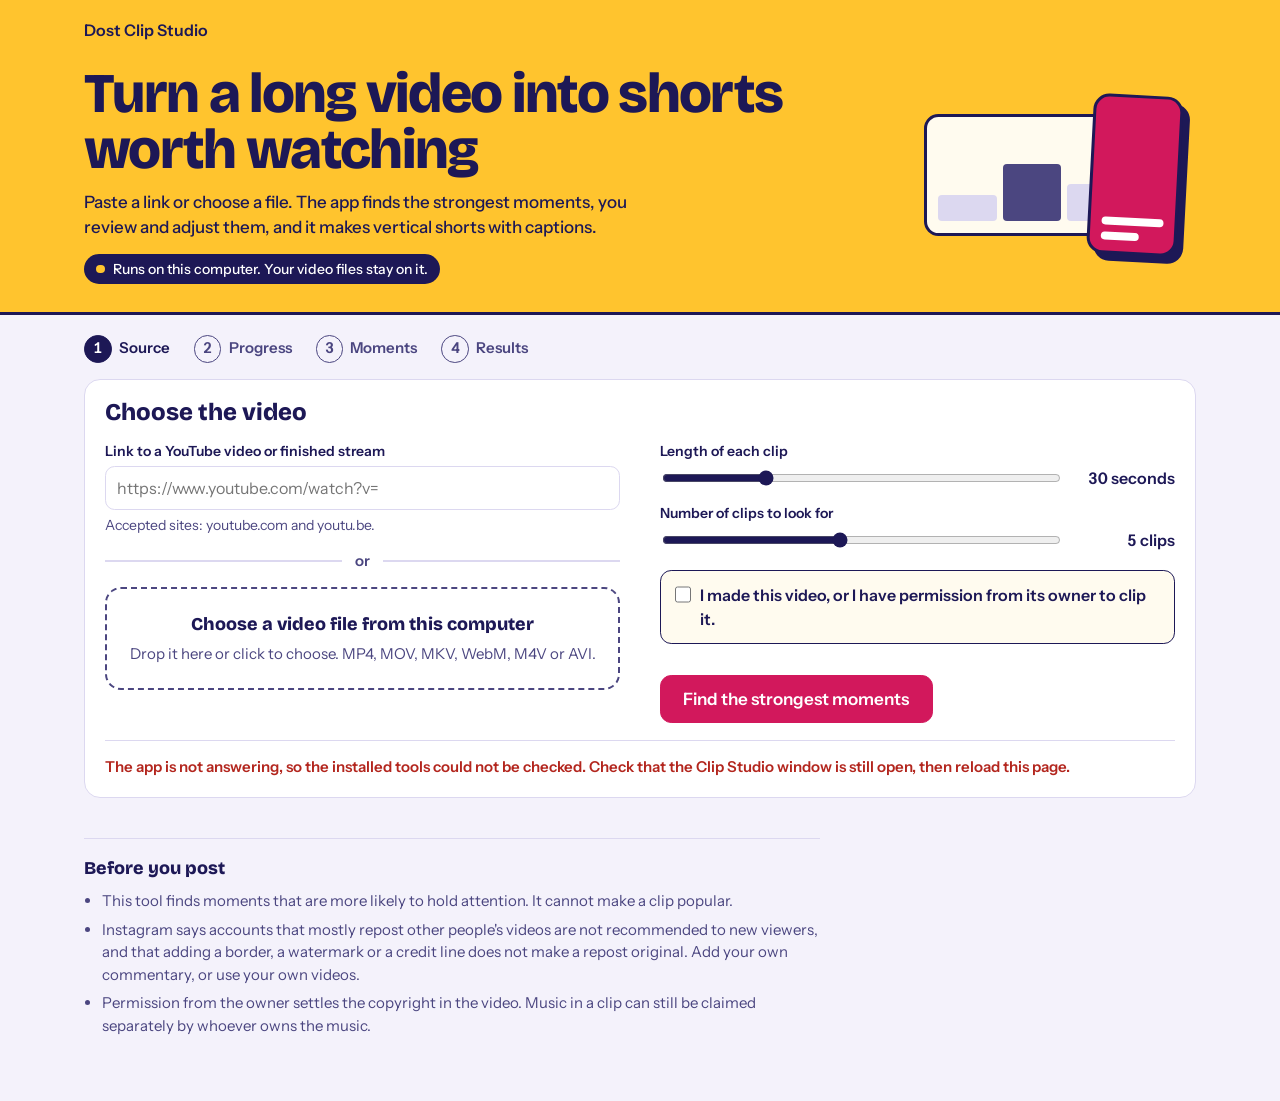
==== public/index.html @ 8fba148c "feat: add browser interface" ====
<!DOCTYPE html>
<html lang="en">
<head>
  <meta charset="utf-8">
  <meta name="viewport" content="width=device-width, initial-scale=1">
  <title>Dost Clip Studio</title>
  <meta name="description" content="Find the strongest moments in a long video and turn them into vertical shorts with captions. Runs on your own computer.">
  <link rel="preconnect" href="https://fonts.googleapis.com">
  <link rel="preconnect" href="https://fonts.gstatic.com" crossorigin>
  <link href="https://fonts.googleapis.com/css2?family=Bricolage+Grotesque:opsz,wght@12..96,600;12..96,800&family=Instrument+Sans:wght@400;500;600&display=swap" rel="stylesheet">
  <link rel="stylesheet" href="kit.css">
  <link rel="stylesheet" href="styles.css">
  <link rel="icon" href="favicon.svg" type="image/svg+xml">
</head>
<body>
  <a class="cs-skip" href="#main">Skip to the tool</a>

  <header class="cs-band">
    <div class="k-top">
      <span>Dost Clip Studio</span>
      <span class="k-all" id="version"></span>
    </div>
    <div class="cs-hero">
      <div class="cs-hero-text">
        <h1>Turn a long video into shorts worth watching</h1>
        <p>Paste a link or choose a file. The app finds the strongest moments, you review and adjust them, and it makes vertical shorts with captions.</p>
        <p class="k-private">Runs on this computer. Your video files stay on it.</p>
      </div>
      <div class="cs-art" aria-hidden="true">
        <div class="cs-art-wide"><span></span><span></span><span></span></div>
        <div class="cs-art-tall"><i></i><i></i></div>
      </div>
    </div>
  </header>

  <main class="k-main" id="main">
    <nav aria-label="Steps">
      <ol class="cs-steps" id="steps">
        <li data-step="source" aria-current="step"><span>Source</span></li>
        <li data-step="progress"><span>Progress</span></li>
        <li data-step="moments"><span>Moments</span></li>
        <li data-step="results"><span>Results</span></li>
      </ol>
    </nav>

    <!-- Stage 1: source -->
    <section class="k-panel cs-stage" id="stage-source" aria-labelledby="h-source">
      <h2 id="h-source" tabindex="-1">Choose the video</h2>
      <form id="source-form" novalidate>
        <div class="k-grid two cs-source-grid">
          <div>
            <label class="k-field" for="url"><span>Link to a YouTube video or finished stream</span></label>
            <input class="k-input" id="url" name="url" type="url" inputmode="url" autocomplete="off" spellcheck="false" maxlength="2000" placeholder="https://www.youtube.com/watch?v=" aria-describedby="url-help source-error">
            <p class="k-help" id="url-help">Accepted sites: youtube.com and youtu.be.</p>

            <p class="cs-or"><span>or</span></p>

            <div class="k-drop" id="file-drop" aria-describedby="source-error"><strong>Choose a video file from this computer</strong><span>Drop it here or click to choose. MP4, MOV, MKV, WebM, M4V or AVI.</span></div>
            <div class="cs-file" id="file-row" hidden>
              <div class="cs-file-line">
                <span class="cs-file-name" id="file-name"></span>
                <span class="k-meta" id="file-size"></span>
                <button class="k-btn ghost small" type="button" id="file-remove">Remove this file</button>
              </div>
              <div class="cs-upload" id="upload" hidden>
                <label class="k-label" for="upload-bar">Copying the file into the app</label>
                <div class="cs-bar-row">
                  <progress id="upload-bar" max="1" value="0"></progress>
                  <span class="cs-pct" id="upload-pct">0%</span>
                </div>
              </div>
              <p class="k-meta" id="upload-status" role="status"></p>
            </div>
          </div>

          <div>
            <div class="k-field">
              <label class="k-label" for="clip-length">Length of each clip</label>
              <div class="cs-range-row">
                <input type="range" id="clip-length" name="clipLength" min="10" max="90" step="1" value="30">
                <output class="cs-out" id="clip-length-out" for="clip-length">30 seconds</output>
              </div>
            </div>
            <div class="k-field">
              <label class="k-label" for="clip-count">Number of clips to look for</label>
              <div class="cs-range-row">
                <input type="range" id="clip-count" name="count" min="1" max="10" step="1" value="5">
                <output class="cs-out" id="clip-count-out" for="clip-count">5 clips</output>
              </div>
            </div>

            <label class="cs-choice cs-permission" for="permission">
              <input type="checkbox" id="permission" name="permission" aria-describedby="source-error">
              <span>I made this video, or I have permission from its owner to clip it.</span>
            </label>

            <p class="k-error cs-alert" id="source-error" role="alert"></p>
            <button class="k-btn primary cs-go" type="submit" id="analyze-go">Find the strongest moments</button>
          </div>
        </div>
      </form>
      <div class="cs-tools" id="tools" role="status" aria-live="polite">
        <p class="k-meta">Checking which tools are installed.</p>
      </div>
    </section>

    <!-- Stage 2: progress of the analysis -->
    <section class="k-panel cs-stage" id="stage-progress" aria-labelledby="h-progress" hidden>
      <h2 id="h-progress" tabindex="-1">Finding the strongest moments</h2>
      <div class="cs-progress" id="an">
        <p class="cs-step" id="an-step" role="status" aria-live="polite"></p>
        <label class="k-label" for="an-bar">Progress of the search</label>
        <div class="cs-bar-row">
          <progress id="an-bar" max="1" value="0"></progress>
          <span class="cs-pct" id="an-pct">0%</span>
          <button class="k-btn ghost small" type="button" id="an-cancel">Cancel</button>
        </div>
        <p class="k-error cs-alert" id="an-error" role="alert"></p>
      </div>
    </section>

    <!-- Stage 3: moments -->
    <section class="k-panel cs-stage" id="stage-moments" aria-labelledby="h-moments" hidden>
      <h2 id="h-moments" tabindex="-1">Review the moments</h2>

      <div class="cs-video">
        <div class="cs-thumb-slot" id="video-thumb" hidden></div>
        <div class="cs-video-text">
          <h3 id="video-title"></h3>
          <p class="k-meta" id="video-meta"></p>
        </div>
      </div>

      <h3 class="cs-sub" id="h-signals">What the app looked at</h3>
      <ul class="cs-signals" id="signals" aria-labelledby="h-signals"></ul>
      <p class="cs-note" id="analysis-note" hidden></p>

      <div class="cs-timeline-wrap" aria-hidden="true">
        <div class="cs-timeline" id="timeline"></div>
        <div class="cs-timeline-ends"><span>0:00</span><span id="timeline-end"></span></div>
      </div>

      <fieldset class="cs-plain" id="moments-lock">
        <legend class="cs-sr">Moments and options for the shorts</legend>
        <p class="k-help cs-moments-help" id="moments-help">Strongest first. Untick a moment to leave it out. Write times as minutes and seconds, like 1:05 or 1:05.5.</p>
        <ol class="cs-moments" id="moments"></ol>
        <button class="k-btn ghost" type="button" id="add-moment">Add a moment yourself</button>

        <fieldset class="cs-options" id="options">
          <legend>How the shorts should look</legend>
          <div class="cs-opt-grid">
            <fieldset class="cs-plain">
              <legend class="k-label">Layout</legend>
              <label class="cs-choice cs-layout"><input type="radio" name="layout" value="blur" checked><span class="cs-mini blur" aria-hidden="true"><i></i></span><span>Blurred background, whole picture visible</span></label>
              <label class="cs-choice cs-layout"><input type="radio" name="layout" value="fill"><span class="cs-mini fill" aria-hidden="true"><i></i></span><span>Fill the frame, sides cropped</span></label>
            </fieldset>

            <div class="cs-opt-slot">
              <div id="opt-zoom">
                <label class="k-label" for="zoom">Zoom of the picture</label>
                <div class="cs-range-row">
                  <input type="range" id="zoom" name="zoom" min="1" max="2" step="0.05" value="1.3" aria-describedby="zoom-help">
                  <output class="cs-out" id="zoom-out" for="zoom">1.30 times</output>
                </div>
                <p class="k-help" id="zoom-help">1.00 shows the whole picture. Higher values make it bigger and cut a little off the sides.</p>
              </div>
              <fieldset class="cs-plain" id="opt-position" hidden>
                <legend class="k-label">Part of the picture to keep</legend>
                <div class="cs-seg">
                  <label class="cs-choice"><input type="radio" name="position" value="left"><span>Left</span></label>
                  <label class="cs-choice"><input type="radio" name="position" value="center" checked><span>Centre</span></label>
                  <label class="cs-choice"><input type="radio" name="position" value="right"><span>Right</span></label>
                </div>
              </fieldset>
            </div>

            <div>
              <span class="k-label" id="text-label">Text on the video</span>
              <div role="group" aria-labelledby="text-label">
                <label class="cs-choice" for="opt-captions"><input type="checkbox" id="opt-captions" name="captions" checked aria-describedby="captions-help"><span>Burn captions into the video</span></label>
                <p class="k-help" id="captions-help" hidden></p>
                <label class="cs-choice" for="opt-title"><input type="checkbox" id="opt-title" name="showTitle" checked aria-describedby="title-help"><span>Show the title at the top</span></label>
                <p class="k-help" id="title-help" hidden></p>
              </div>
            </div>
          </div>
        </fieldset>

        <div class="cs-make">
          <button class="k-btn primary cs-go" type="button" id="render-go">Make 5 shorts</button>
          <p class="k-error cs-alert" id="render-error" role="alert"></p>
        </div>
      </fieldset>
    </section>

    <!-- Stage 4: results -->
    <section class="k-panel cs-stage" id="stage-results" aria-labelledby="h-results" hidden>
      <h2 id="h-results" tabindex="-1">Your shorts</h2>
      <div class="cs-progress" id="rn">
        <p class="cs-step" id="rn-step" role="status" aria-live="polite"></p>
        <label class="k-label" for="rn-bar">Progress of the shorts</label>
        <div class="cs-bar-row">
          <progress id="rn-bar" max="1" value="0"></progress>
          <span class="cs-pct" id="rn-pct">0%</span>
          <button class="k-btn ghost small" type="button" id="rn-cancel">Cancel</button>
        </div>
        <p class="k-error cs-alert" id="rn-error" role="alert"></p>
      </div>

      <div id="results" hidden>
        <ol class="cs-clips" id="clips"></ol>
        <div class="cs-folder" id="folder-row" hidden>
          <p><span class="k-label">The files are saved in this folder on this computer</span><code class="cs-path" id="folder"></code></p>
          <button class="k-btn ghost small" type="button" id="folder-copy">Copy folder path</button>
        </div>
      </div>
      <div class="cs-restart" id="restart-row" hidden>
        <button class="k-btn" type="button" id="restart">Start again with another video</button>
      </div>
    </section>

    <section class="cs-before" aria-labelledby="h-before">
      <h2 id="h-before">Before you post</h2>
      <ul>
        <li>This tool finds moments that are more likely to hold attention. It cannot make a clip popular.</li>
        <li>Instagram says accounts that mostly repost other people's videos are not recommended to new viewers, and that adding a border, a watermark or a credit line does not make a repost original. Add your own commentary, or use your own videos.</li>
        <li>Permission from the owner settles the copyright in the video. Music in a clip can still be claimed separately by whoever owns the music.</li>
      </ul>
    </section>
  </main>

  <script src="kit.js"></script>
  <script src="app.js"></script>
</body>
</html>
---- public/kit.css ----
/* Shared styles for the tools on ritesh2610.github.io */
:root {
  --ink: #1D1856; --ink-2: #4B4680; --bg: #F4F2FB; --card: #FFFFFF; --line: #DCD8F0;
  --sun: #FFC42E; --rani: #D2185C; --rani-deep: #A80F47; --teal: #0B8A7A; --warn: #B3261E;
  --display: "Bricolage Grotesque", "Instrument Sans", system-ui, sans-serif;
  --body: "Instrument Sans", system-ui, -apple-system, "Segoe UI", sans-serif;
  --mono: ui-monospace, "Cascadia Code", "SF Mono", Menlo, Consolas, monospace;
}
* { box-sizing: border-box; }
html { background: var(--bg); }
body { margin: 0; font-family: var(--body); font-size: 1rem; line-height: 1.5; color: var(--ink); background: var(--bg); -webkit-font-smoothing: antialiased; }
h1, h2, h3, p, ul, ol { margin: 0; }
button, input, select, textarea { font: inherit; color: inherit; }
a { color: inherit; text-underline-offset: 3px; }
:focus-visible { outline: 3px solid var(--rani); outline-offset: 2px; border-radius: 6px; }
[hidden] { display: none !important; }

.k-top { display: flex; align-items: center; gap: .6rem; max-width: 72rem; margin: 0 auto; padding: 1.1rem 1.25rem; font-weight: 600; }
.k-top a { text-decoration: none; }
.k-top a:hover { text-decoration: underline; }
.k-top .k-sep { color: var(--ink-2); font-weight: 400; }
.k-top .k-all { margin-left: auto; font-weight: 500; font-size: .9375rem; }

.k-main { max-width: 72rem; margin: 0 auto; padding: .5rem 1.25rem 4rem; }
.k-intro { max-width: 46rem; margin-bottom: 1.75rem; }
.k-intro h1 { font-family: var(--display); font-weight: 800; font-size: clamp(2rem, 5vw, 3.1rem); line-height: 1.03; letter-spacing: -.02em; }
.k-intro p { margin-top: .6rem; font-size: 1.0625rem; color: var(--ink-2); }
.k-private { display: inline-flex; align-items: center; gap: .5rem; margin-top: .9rem !important; padding: .3rem .75rem; font-size: .875rem !important; font-weight: 600; color: var(--ink) !important; background: var(--sun); border-radius: 2rem; }
.k-private::before { content: ""; flex: none; width: .55rem; height: .55rem; border-radius: 50%; background: var(--ink); }

.k-panel { background: var(--card); border: 1.5px solid var(--line); border-radius: 1rem; padding: 1.15rem 1.25rem; }
.k-panel + .k-panel { margin-top: 1rem; }
.k-grid > .k-panel { margin-top: 0; }
.k-panel h2 { font-family: var(--display); font-weight: 800; font-size: 1.25rem; line-height: 1.2; margin-bottom: .7rem; }
.k-grid { display: grid; gap: 1rem; }
.k-grid.two { grid-template-columns: minmax(0, 1fr) minmax(0, 1fr); }
.k-grid.side { grid-template-columns: minmax(0, 1.5fr) minmax(17rem, 1fr); align-items: start; }
@media (max-width: 52rem) { .k-grid.two, .k-grid.side { grid-template-columns: minmax(0, 1fr); } }

.k-tabs { display: flex; flex-wrap: wrap; gap: .4rem; margin-bottom: 1rem; }
.k-tab { padding: .5rem .95rem; font-weight: 600; background: transparent; border: 1.5px solid var(--line); border-radius: 2rem; cursor: pointer; }
.k-tab:hover { border-color: var(--ink); }
.k-tab[aria-selected="true"] { background: var(--ink); border-color: var(--ink); color: #fff; }

.k-btn { display: inline-flex; align-items: center; justify-content: center; gap: .4rem; padding: .6rem 1.1rem; font-weight: 600; line-height: 1.2; color: #fff; background: var(--ink); border: 1.5px solid var(--ink); border-radius: .7rem; cursor: pointer; text-decoration: none; }
.k-btn:hover { background: #120e3d; }
.k-btn.primary { background: var(--rani); border-color: var(--rani); }
.k-btn.primary:hover { background: var(--rani-deep); border-color: var(--rani-deep); }
.k-btn.ghost { color: var(--ink); background: transparent; border-color: var(--line); }
.k-btn.ghost:hover { border-color: var(--ink); background: transparent; }
.k-btn.small { padding: .35rem .7rem; font-size: .875rem; border-radius: .55rem; }
.k-btn:disabled { opacity: .5; cursor: not-allowed; }
.k-row { display: flex; flex-wrap: wrap; align-items: center; gap: .6rem; }
.k-row.end { justify-content: flex-end; }
.k-row.between { justify-content: space-between; }

.k-field { display: block; }
.k-field + .k-field { margin-top: .8rem; }
.k-field > span, .k-label { display: block; font-size: .875rem; font-weight: 600; margin-bottom: .25rem; }
.k-input, .k-select, .k-textarea { width: 100%; padding: .55rem .7rem; background: #fff; border: 1.5px solid var(--line); border-radius: .6rem; }
.k-input:hover, .k-select:hover, .k-textarea:hover { border-color: var(--ink-2); }
.k-textarea { min-height: 9rem; resize: vertical; line-height: 1.5; }
.k-code { font-family: var(--mono); font-size: .875rem; tab-size: 2; }
.k-help { font-size: .875rem; color: var(--ink-2); margin-top: .3rem; }
.k-error { font-size: .9375rem; font-weight: 600; color: var(--warn); }
.k-ok { font-size: .9375rem; font-weight: 600; color: var(--teal); }
input[type="range"] { width: 100%; accent-color: var(--ink); }
input[type="checkbox"], input[type="radio"] { accent-color: var(--ink); width: 1.05rem; height: 1.05rem; }

.k-drop { display: grid; place-items: center; gap: .3rem; padding: 2rem 1rem; text-align: center; background: #fff; border: 2px dashed var(--ink-2); border-radius: 1rem; cursor: pointer; }
.k-drop strong { font-family: var(--display); font-size: 1.25rem; font-weight: 800; }
.k-drop span { font-size: .9375rem; color: var(--ink-2); }
.k-drop.over { background: #FFF6D6; border-color: var(--ink); }

.k-list { list-style: none; padding: 0; }
.k-list > li { display: flex; align-items: center; gap: .75rem; padding: .6rem 0; border-top: 1.5px solid var(--line); }
.k-list > li:first-child { border-top: 0; }
.k-list .grow { flex: 1; min-width: 0; overflow: hidden; text-overflow: ellipsis; white-space: nowrap; }
.k-meta, .k-error, .k-ok, .k-toast { overflow-wrap: anywhere; }
.k-meta { font-size: .875rem; color: var(--ink-2); font-variant-numeric: tabular-nums; }

.k-table-wrap { overflow: auto; max-height: 28rem; border: 1.5px solid var(--line); border-radius: .7rem; background: #fff; }
.k-table { width: 100%; border-collapse: collapse; font-size: .9375rem; font-variant-numeric: tabular-nums; }
.k-table th, .k-table td { padding: .45rem .7rem; text-align: left; border-bottom: 1px solid var(--line); white-space: nowrap; }
.k-table th { position: sticky; top: 0; background: #EEEBFA; font-weight: 600; }
.k-table tr:last-child td { border-bottom: 0; }

.k-pre { margin: 0; padding: .9rem 1rem; overflow: auto; max-height: 30rem; font-family: var(--mono); font-size: .875rem; line-height: 1.55; background: #fff; border: 1.5px solid var(--line); border-radius: .7rem; white-space: pre; }

.k-how { margin-top: 2rem; max-width: 46rem; border-top: 1.5px solid var(--line); padding-top: 1rem; }
.k-how summary { font-family: var(--display); font-weight: 800; font-size: 1.125rem; cursor: pointer; }
.k-how p { margin-top: .6rem; color: var(--ink-2); }
.k-how code { font-family: var(--mono); font-size: .9em; background: #EEEBFA; padding: .05rem .3rem; border-radius: .3rem; }

.k-toast { position: fixed; left: 50%; bottom: 1.5rem; transform: translateX(-50%); max-width: calc(100vw - 2rem); padding: .65rem 1.1rem; font-weight: 600; color: #fff; background: var(--ink); border-radius: 2rem; box-shadow: 0 8px 24px rgba(29, 24, 86, .28); z-index: 50; }
.k-toast.bad { background: var(--warn); }

@media print { .k-top, .k-intro, .k-how, .no-print, .k-toast { display: none !important; } html, body { background: #fff; } .k-main { padding: 0; max-width: none; } }
---- public/styles.css ----
/* Dost Clip Studio: additions on top of kit.css.
   The marigold band at the top is the one loud element. Panels below stay calm. */

:root {
  --paper: #FFFBEF;
  --tint: #EEEBFA;
  --teal-deep: #076A5E; /* teal dark enough for small text on white */
}

body { overflow-wrap: break-word; }
h2, h3 { overflow-wrap: anywhere; }

.cs-sr { position: absolute; width: 1px; height: 1px; margin: -1px; padding: 0; overflow: hidden; clip-path: inset(50%); white-space: nowrap; border: 0; }
.cs-skip { position: absolute; left: 1rem; top: -4rem; z-index: 60; padding: .6rem 1rem; color: #fff; background: var(--ink); border-radius: .5rem; }
.cs-skip:focus { top: 1rem; }

/* ------------------------------------------------------------------ band */
.cs-band { background: var(--sun); border-bottom: 3px solid var(--ink); }
.cs-band .k-all { font-variant-numeric: tabular-nums; }
.cs-hero { display: grid; grid-template-columns: minmax(0, 1fr) auto; gap: 2.5rem; align-items: center; max-width: 72rem; margin: 0 auto; padding: .4rem 1.25rem 1.75rem; }
.cs-hero h1 { max-width: 20ch; font-family: var(--display); font-weight: 800; font-size: clamp(2rem, 5.2vw, 3.5rem); line-height: 1; letter-spacing: -.03em; }
.cs-hero-text > p { max-width: 52ch; margin-top: .8rem; font-size: 1.0625rem; font-weight: 500; line-height: 1.45; }
.cs-hero .k-private { background: var(--ink); color: #fff !important; }
.cs-hero .k-private::before { background: var(--sun); }

/* A wide video with one upright slice lifted out of it: what the app does. */
.cs-art { position: relative; width: 16rem; height: 10rem; margin-right: 1rem; }
.cs-art-wide { position: absolute; left: 0; top: 1.2rem; width: 13.5rem; height: 7.6rem; display: flex; align-items: flex-end; gap: .35rem; padding: .7rem; background: var(--paper); border: 3px solid var(--ink); border-radius: .9rem; }
.cs-art-wide span { flex: 1; height: 28%; background: var(--line); border-radius: .25rem; }
.cs-art-wide span:nth-child(2) { height: 62%; background: var(--ink-2); }
.cs-art-wide span:nth-child(3) { height: 40%; }
.cs-art-tall { position: absolute; right: 0; top: 0; width: 5.63rem; height: 10rem; display: flex; flex-direction: column; justify-content: flex-end; gap: .4rem; padding: .7rem; background: var(--rani); border: 3px solid var(--ink); border-radius: 1rem; box-shadow: 7px 7px 0 var(--ink); transform: rotate(3deg); }
.cs-art-tall i { display: block; height: .5rem; background: #fff; border-radius: .25rem; }
.cs-art-tall i:last-child { width: 62%; }
@media (max-width: 52rem) { .cs-hero { grid-template-columns: minmax(0, 1fr); padding-bottom: 1.75rem; } .cs-art { display: none; } }

.k-main { padding-top: 1.25rem; }

/* ----------------------------------------------------------------- steps */
.cs-steps { display: flex; flex-wrap: wrap; gap: .4rem 1.5rem; margin: 0 0 1rem; padding: 0; list-style: none; counter-reset: step; font-size: .9375rem; font-weight: 600; color: var(--ink-2); }
.cs-steps li { display: flex; align-items: center; gap: .45rem; counter-increment: step; }
.cs-steps li::before { content: counter(step); display: grid; place-items: center; width: 1.6rem; height: 1.6rem; font-variant-numeric: tabular-nums; background: transparent; border: 1.5px solid var(--ink-2); border-radius: 50%; }
.cs-steps li.done { color: var(--ink); }
.cs-steps li.done::before { color: var(--ink); background: var(--sun); border-color: var(--ink); }
.cs-steps li[aria-current="step"] { color: var(--ink); }
.cs-steps li[aria-current="step"]::before { color: #fff; background: var(--ink); border-color: var(--ink); }

/* ---------------------------------------------------------------- stages */
.cs-stage > h2 { font-size: 1.5rem; margin-bottom: .9rem; }
.cs-stage > h2:focus-visible { outline-offset: 4px; }
.cs-stage.cs-in { animation: cs-in 280ms cubic-bezier(.2, .8, .2, 1) both; }
@keyframes cs-in { from { opacity: 0; transform: translateY(10px); } to { opacity: 1; transform: none; } }

.cs-plain { min-width: 0; margin: 0; padding: 0; border: 0; }
.cs-sub { font-family: var(--body); font-size: .875rem; font-weight: 600; margin-top: 1rem; }
.cs-alert { min-height: 1.45em; margin: .6rem 0; }
.cs-alert:empty { margin: .3rem 0; }
.cs-alert .cs-hint, .cs-step .cs-hint { display: block; font-weight: 500; }

.cs-choice { display: flex; align-items: flex-start; gap: .55rem; padding: .3rem 0; cursor: pointer; }
.cs-choice input { flex: none; margin: .22rem 0 0; }
.cs-choice:has(input:disabled) { cursor: not-allowed; color: var(--ink-2); }

.cs-range-row { display: flex; align-items: center; gap: .8rem; }
.cs-range-row input { flex: 1; min-width: 0; }
.cs-out { flex: none; min-width: 6.2rem; text-align: right; font-weight: 600; font-variant-numeric: tabular-nums; }

/* ---------------------------------------------------------------- source */
.cs-source-grid { gap: 1.25rem 2.5rem; }
.cs-or { display: flex; align-items: center; gap: .8rem; margin: .9rem 0; font-size: .9375rem; font-weight: 600; color: var(--ink-2); }
.cs-or::before, .cs-or::after { content: ""; flex: 1; height: 1.5px; background: var(--line); }
#file-drop { padding: 1.4rem 1rem; }
#file-drop strong { font-size: 1.125rem; }
.cs-file { margin-top: .7rem; padding: .7rem .8rem; background: var(--tint); border-radius: .7rem; }
.cs-file-line { display: flex; flex-wrap: wrap; align-items: center; gap: .4rem .8rem; }
.cs-file-name { flex: 1 1 10rem; min-width: 0; font-weight: 600; overflow-wrap: anywhere; }
.cs-file .k-btn.ghost { background: #fff; }
.cs-upload { margin-top: .6rem; }
#upload-status:empty { display: none; }
#upload-status { margin-top: .4rem; }
.cs-permission { margin-top: 1.1rem; padding: .75rem .85rem; font-weight: 600; background: var(--paper); border: 1.5px solid var(--ink); border-radius: .7rem; }
.cs-go { padding: .8rem 1.4rem; font-size: 1.0625rem; font-variant-numeric: tabular-nums; }
#render-go { min-width: 10.5rem; }
.k-btn[aria-disabled="true"] { opacity: .5; cursor: not-allowed; }
.cs-tools { margin-top: 1.1rem; padding-top: .9rem; border-top: 1.5px solid var(--line); }
.cs-tools p + p { margin-top: .35rem; }
.cs-warn { font-size: .9375rem; font-weight: 600; color: var(--warn); overflow-wrap: anywhere; }

/* -------------------------------------------------------------- progress */
.cs-step { min-height: 1.5em; margin-bottom: .7rem; font-size: 1.0625rem; font-weight: 600; overflow-wrap: anywhere; }
.cs-bar-row { display: flex; align-items: center; gap: .8rem; }
.cs-bar-row progress { flex: 1; min-width: 0; }
.cs-pct { flex: none; min-width: 3.2rem; text-align: right; font-weight: 600; font-variant-numeric: tabular-nums; }
progress { display: block; width: 100%; height: .85rem; overflow: hidden; background: var(--tint); border: 1.5px solid var(--ink); border-radius: 1rem; appearance: none; -webkit-appearance: none; }
progress::-webkit-progress-bar { background: var(--tint); }
progress::-webkit-progress-value { background: var(--rani); transition: width 300ms ease; }
progress::-moz-progress-bar { background: var(--rani); }
.cs-progress.is-over .cs-bar-row button { visibility: hidden; }

/* --------------------------------------------------------------- moments */
.cs-video { display: flex; align-items: center; gap: 1rem; }
.cs-thumb-slot { flex: none; width: 8rem; aspect-ratio: 16 / 9; overflow: hidden; background: var(--tint); border: 1.5px solid var(--line); border-radius: .6rem; }
.cs-thumb-slot img { display: block; width: 100%; height: 100%; object-fit: cover; }
.cs-video-text { min-width: 0; }
.cs-video h3 { font-family: var(--display); font-weight: 800; font-size: 1.375rem; line-height: 1.15; }
.cs-video .k-meta { margin-top: .25rem; font-size: .9375rem; }

.cs-signals { margin: .35rem 0 0; padding: 0; list-style: none; font-size: .9375rem; }
.cs-signals li { display: flex; align-items: baseline; gap: .55rem; padding: .12rem 0; overflow-wrap: anywhere; }
.cs-signals li::before { content: ""; flex: none; width: .6rem; height: .6rem; border: 2px solid var(--ink-2); border-radius: 50%; transform: translateY(-.03rem); }
.cs-signals li.on::before { background: var(--teal); border-color: var(--teal); }
.cs-signals li > span { min-width: 0; }
.cs-note { margin-top: .8rem; padding: .7rem .85rem; font-weight: 500; background: #FFF6D6; border-left: 4px solid var(--sun); border-radius: .4rem; overflow-wrap: anywhere; }

/* where the moments sit in the whole video */
.cs-timeline-wrap { margin: 1.2rem 0 .4rem; }
.cs-timeline { position: relative; height: 2.1rem; overflow: hidden; background: var(--ink); border-radius: .5rem; }
.cs-timeline span { position: absolute; top: .3rem; bottom: .3rem; min-width: 1.15rem; display: grid; place-items: center; overflow: hidden; font-size: .75rem; font-weight: 600; line-height: 1; color: var(--ink); background: var(--sun); border-radius: .25rem; }
.cs-timeline span.off { color: transparent; background: transparent; box-shadow: inset 0 0 0 1.5px rgba(255, 255, 255, .55); }
.cs-timeline-ends { display: flex; justify-content: space-between; margin-top: .2rem; font-size: .8125rem; color: var(--ink-2); font-variant-numeric: tabular-nums; }

.cs-moments-help { margin: .9rem 0 .6rem; }
.cs-moments { margin: 0 0 .9rem; padding: 0; list-style: none; }
.cs-moments:empty { margin: 0; }
.cs-moment { display: grid; grid-template-columns: minmax(0, 1fr) minmax(0, 1fr); gap: .9rem 2rem; padding: 1.1rem 0; border-top: 1.5px solid var(--line); }
.cs-moment.off > :not(.cs-m-head) { opacity: .8; }
.cs-m-head { grid-column: 1 / -1; display: flex; flex-wrap: wrap; align-items: center; gap: .5rem 1.2rem; }
.cs-m-head h3 { font-family: var(--display); font-weight: 800; font-size: 1.1875rem; }
.cs-m-head .cs-choice { padding: 0; font-weight: 600; }
.cs-score { display: flex; flex-wrap: wrap; align-items: center; gap: .3rem .6rem; margin-left: auto; font-size: .875rem; }
.cs-score label { font-weight: 600; }
.cs-score b { min-width: 1.9rem; font-size: 1rem; font-variant-numeric: tabular-nums; text-align: right; }
.cs-score .k-meta { flex-basis: auto; }
meter { width: 6.5rem; height: .8rem; }
meter::-webkit-meter-bar { height: .8rem; background: var(--tint); border: 1.5px solid var(--ink); border-radius: 1rem; }
meter::-webkit-meter-optimum-value, meter::-webkit-meter-suboptimum-value, meter::-webkit-meter-even-less-good-value { background: var(--ink); border-radius: 1rem 0 0 1rem; }
meter::-moz-meter-bar { background: var(--ink); }

.cs-m-col { min-width: 0; }
.cs-times { display: flex; gap: .8rem; }
.cs-times label { flex: 1 1 0; min-width: 0; max-width: 9rem; }
.cs-times label > span, .cs-m-title > span { display: block; font-size: .875rem; font-weight: 600; margin-bottom: .25rem; }
.cs-times input { font-variant-numeric: tabular-nums; }
.k-input[aria-invalid="true"] { border-color: var(--warn); box-shadow: inset 0 0 0 1px var(--warn); }
/* Room is kept free for the length and one message, so nothing below moves when a message appears. */
.cs-m-state { min-height: 2.8em; margin-top: .4rem; font-size: .9375rem; line-height: 1.4; }
.cs-m-state .cs-len { display: block; font-weight: 600; font-variant-numeric: tabular-nums; }
.cs-m-state .k-error { display: block; font-size: .9375rem; }
.cs-m-title { display: block; }
.cs-count { margin-top: .25rem; font-size: .8125rem; color: var(--ink-2); font-variant-numeric: tabular-nums; text-align: right; }

.cs-reasons { display: flex; flex-wrap: wrap; gap: .35rem; margin: 0; padding: 0; list-style: none; }
.cs-reasons li { max-width: 100%; padding: .2rem .65rem; font-size: .875rem; font-weight: 600; background: var(--tint); border-radius: 2rem; overflow-wrap: anywhere; }
.cs-text { margin-top: .7rem; color: var(--ink-2); overflow-wrap: anywhere; }
.cs-text.clamp { display: -webkit-box; -webkit-box-orient: vertical; -webkit-line-clamp: 3; line-clamp: 3; overflow: hidden; }
.cs-linkbtn { margin-top: .2rem; padding: .15rem 0; font-size: .9375rem; font-weight: 600; color: var(--ink); background: none; border: 0; text-decoration: underline; text-underline-offset: 3px; cursor: pointer; }
.cs-m-links { display: flex; flex-wrap: wrap; align-items: center; gap: .5rem 1.2rem; margin-top: .7rem; }
.cs-m-links a { font-size: .9375rem; font-weight: 600; }
.cs-m-links:empty { display: none; }

.cs-options { min-width: 0; margin: 1.4rem 0 0; padding: 1rem 1.1rem 1.1rem; border: 1.5px solid var(--line); border-radius: .9rem; }
.cs-options > legend { padding: 0 .4rem; font-family: var(--display); font-weight: 800; font-size: 1.125rem; }
.cs-opt-grid { display: grid; grid-template-columns: repeat(3, minmax(0, 1fr)); gap: 1.1rem 2rem; }
.cs-opt-slot { min-height: 6.6rem; }
.cs-layout { align-items: center; }
.cs-layout input { margin-top: 0; }
.cs-mini { flex: none; position: relative; width: 1.55rem; height: 2.75rem; overflow: hidden; background: var(--line); border: 1.5px solid var(--ink); border-radius: .3rem; }
.cs-mini i { position: absolute; left: 0; right: 0; top: 32%; height: 36%; background: var(--ink); }
.cs-mini.fill i { top: 0; height: 100%; left: -40%; right: -40%; }
.cs-seg { display: flex; flex-wrap: wrap; gap: .2rem 1.2rem; }
/* The message sits under the button, so the button never moves when a message appears. */
.cs-make { display: flex; flex-direction: column; align-items: flex-end; margin-top: 1.1rem; }
.cs-make .cs-alert { margin: .5rem 0 0; text-align: right; }
fieldset:disabled .k-btn, fieldset:disabled .cs-choice { cursor: not-allowed; }

/* --------------------------------------------------------------- results */
#results { margin-top: 1.2rem; }
.cs-clips { display: grid; grid-template-columns: repeat(auto-fill, minmax(min(100%, 15.5rem), 1fr)); gap: 1.5rem 1.25rem; margin: 0; padding: 0; list-style: none; }
.cs-clip { display: flex; flex-direction: column; gap: .55rem; min-width: 0; }
.cs-clip h3 { font-family: var(--display); font-weight: 800; font-size: 1.125rem; }
.cs-player { display: grid; place-items: center; background: var(--ink); border-radius: .9rem; overflow: hidden; }
.cs-player video { display: block; width: auto; max-width: 100%; height: auto; max-height: 70vh; aspect-ratio: 9 / 16; background: #000; }
.cs-failed { padding: .9rem 1rem; background: #FDECEA; border: 1.5px solid var(--warn); border-radius: .9rem; overflow-wrap: anywhere; }
.cs-failed strong { display: block; color: var(--warn); }
.cs-clip .k-meta { min-height: 3em; overflow-wrap: anywhere; }
.cs-clip .k-textarea { min-height: 5.2rem; font-size: .9375rem; background: var(--bg); }
.cs-clip .k-row { margin-top: auto; flex-wrap: nowrap; gap: .5rem; }
.cs-clip .k-row .k-btn { flex: 1 1 auto; padding-inline: .6rem; white-space: nowrap; }
.cs-folder { display: flex; flex-wrap: wrap; align-items: flex-end; gap: .6rem 1rem; margin-top: 1.5rem; padding-top: 1rem; border-top: 1.5px solid var(--line); }
.cs-folder p { flex: 1 1 16rem; min-width: 0; }
.cs-path { display: block; padding: .45rem .6rem; font-family: var(--mono); font-size: .875rem; background: var(--tint); border-radius: .5rem; overflow-wrap: anywhere; }
.cs-restart { margin-top: 1.2rem; }

/* ------------------------------------------------------- before you post */
.cs-before { max-width: 46rem; margin-top: 2.5rem; padding-top: 1rem; border-top: 1.5px solid var(--line); color: var(--ink-2); }
.cs-before h2 { font-family: var(--display); font-weight: 800; font-size: 1.125rem; color: var(--ink); }
.cs-before ul { margin-top: .5rem; padding-left: 1.15rem; font-size: .9375rem; }
.cs-before li + li { margin-top: .4rem; }

/* ----------------------------------------------------------------- small */
@media (max-width: 64rem) {
  .cs-opt-grid { grid-template-columns: minmax(0, 1fr) minmax(0, 1fr); }
  .cs-m-state { min-height: 4.2em; }
}
@media (max-width: 44rem) {
  .cs-moment, .cs-opt-grid { grid-template-columns: minmax(0, 1fr); }
  .cs-score { margin-left: 0; flex-basis: 100%; }
  .cs-opt-slot { min-height: 7.6rem; }
  .cs-thumb-slot { width: 5.5rem; }
  .cs-video { align-items: flex-start; }
  .cs-video h3 { font-size: 1.1875rem; }
  .cs-make { align-items: stretch; }
  .cs-make .cs-alert { text-align: left; }
  .cs-make .cs-go, .cs-source-grid .cs-go { width: 100%; }
  .cs-out { min-width: 5.4rem; }
}

@media (prefers-reduced-motion: reduce) {
  .cs-stage.cs-in { animation: none; }
  progress::-webkit-progress-value { transition: none; }
  html { scroll-behavior: auto; }
}

@media print { .cs-band, .cs-steps, .cs-before { display: none !important; } }
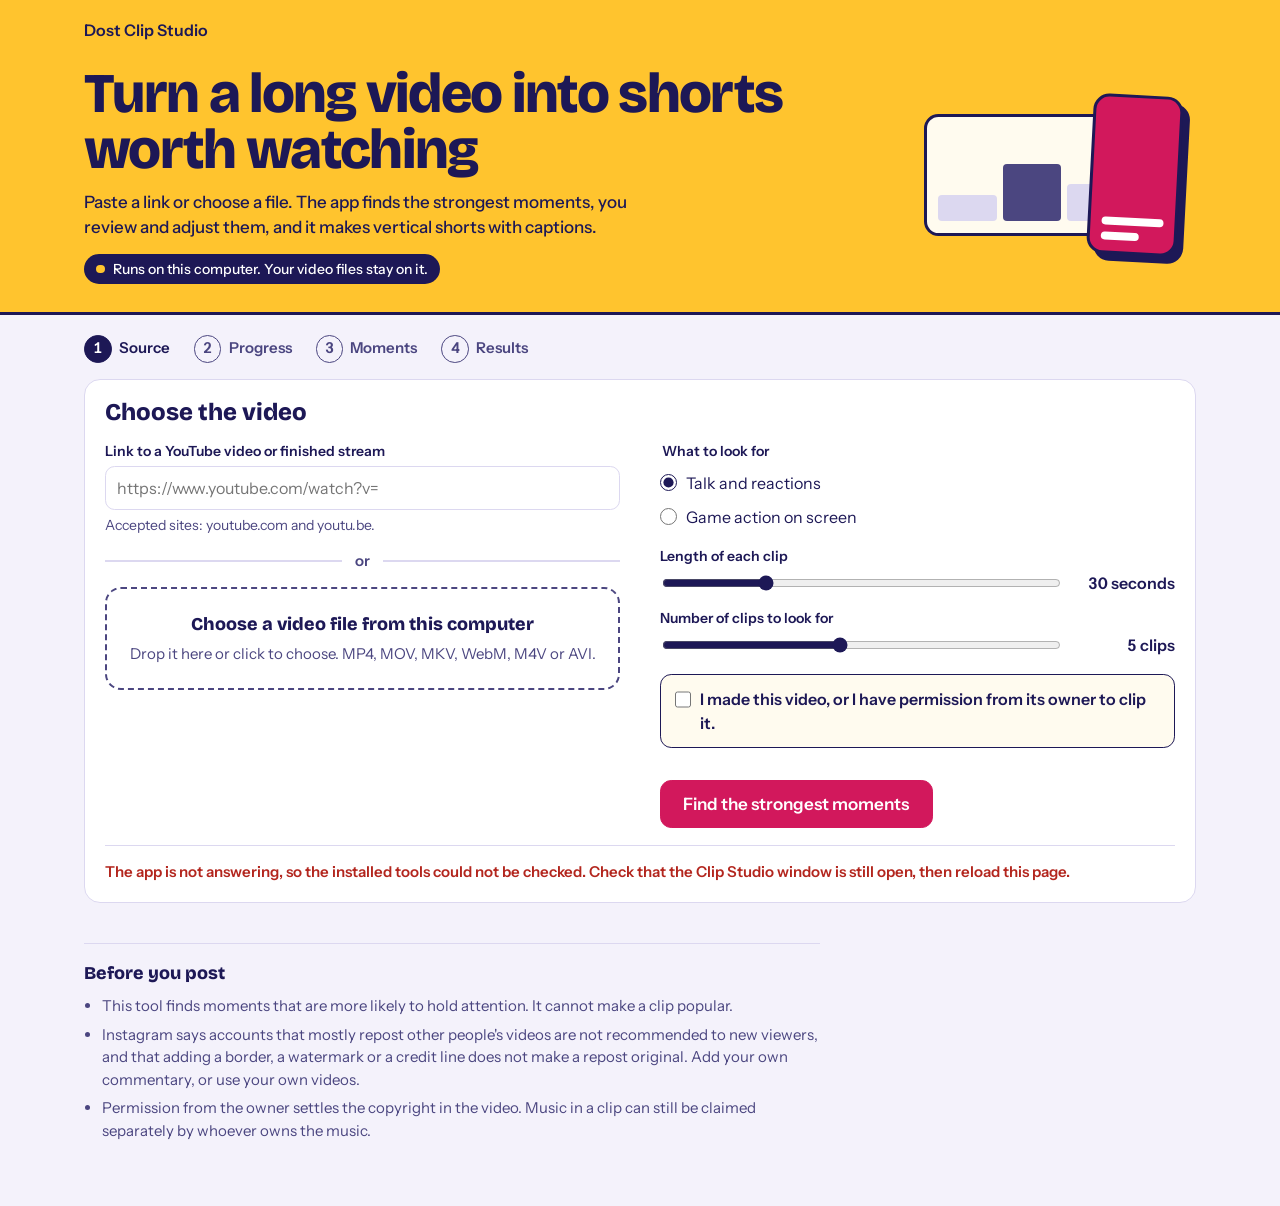
==== commit 60ffbaf6: "feat: add the choice of what to look for to the interface" ====
--- a/public/index.html
+++ b/public/index.html
@@ -74,6 +74,12 @@
           </div>
 
           <div>
+            <fieldset class="cs-plain k-field" id="focus">
+              <legend class="k-label">What to look for</legend>
+              <label class="cs-choice"><input type="radio" name="focus" value="talk" checked><span>Talk and reactions</span></label>
+              <label class="cs-choice"><input type="radio" name="focus" value="action" aria-describedby="focus-help"><span>Game action on screen</span></label>
+              <p class="k-help" id="focus-help" hidden>The app watches the picture for fast movement and does not go by what is said. For a link it first downloads a small copy of the whole video, so a long stream takes longer.</p>
+            </fieldset>
             <div class="k-field">
               <label class="k-label" for="clip-length">Length of each clip</label>
               <div class="cs-range-row">
@@ -177,7 +183,7 @@
             <div>
               <span class="k-label" id="text-label">Text on the video</span>
               <div role="group" aria-labelledby="text-label">
-                <label class="cs-choice" for="opt-captions"><input type="checkbox" id="opt-captions" name="captions" checked aria-describedby="captions-help"><span>Burn captions into the video</span></label>
+                <label class="cs-choice" for="opt-captions"><input type="checkbox" id="opt-captions" name="captions" checked aria-describedby="captions-help"><span>Add captions to the video</span></label>
                 <p class="k-help" id="captions-help" hidden></p>
                 <label class="cs-choice" for="opt-title"><input type="checkbox" id="opt-title" name="showTitle" checked aria-describedby="title-help"><span>Show the title at the top</span></label>
                 <p class="k-help" id="title-help" hidden></p>
--- a/public/styles.css
+++ b/public/styles.css
@@ -110,7 +110,7 @@
 .cs-signals li::before { content: ""; flex: none; width: .6rem; height: .6rem; border: 2px solid var(--ink-2); border-radius: 50%; transform: translateY(-.03rem); }
 .cs-signals li.on::before { background: var(--teal); border-color: var(--teal); }
 .cs-signals li > span { min-width: 0; }
-.cs-note { margin-top: .8rem; padding: .7rem .85rem; font-weight: 500; background: #FFF6D6; border-left: 4px solid var(--sun); border-radius: .4rem; overflow-wrap: anywhere; }
+.cs-note { margin-top: .8rem; padding: .7rem .85rem; font-weight: 500; background: #FFF6D6; border: 1.5px solid var(--sun); border-radius: .6rem; overflow-wrap: anywhere; }
 
 /* where the moments sit in the whole video */
 .cs-timeline-wrap { margin: 1.2rem 0 .4rem; }
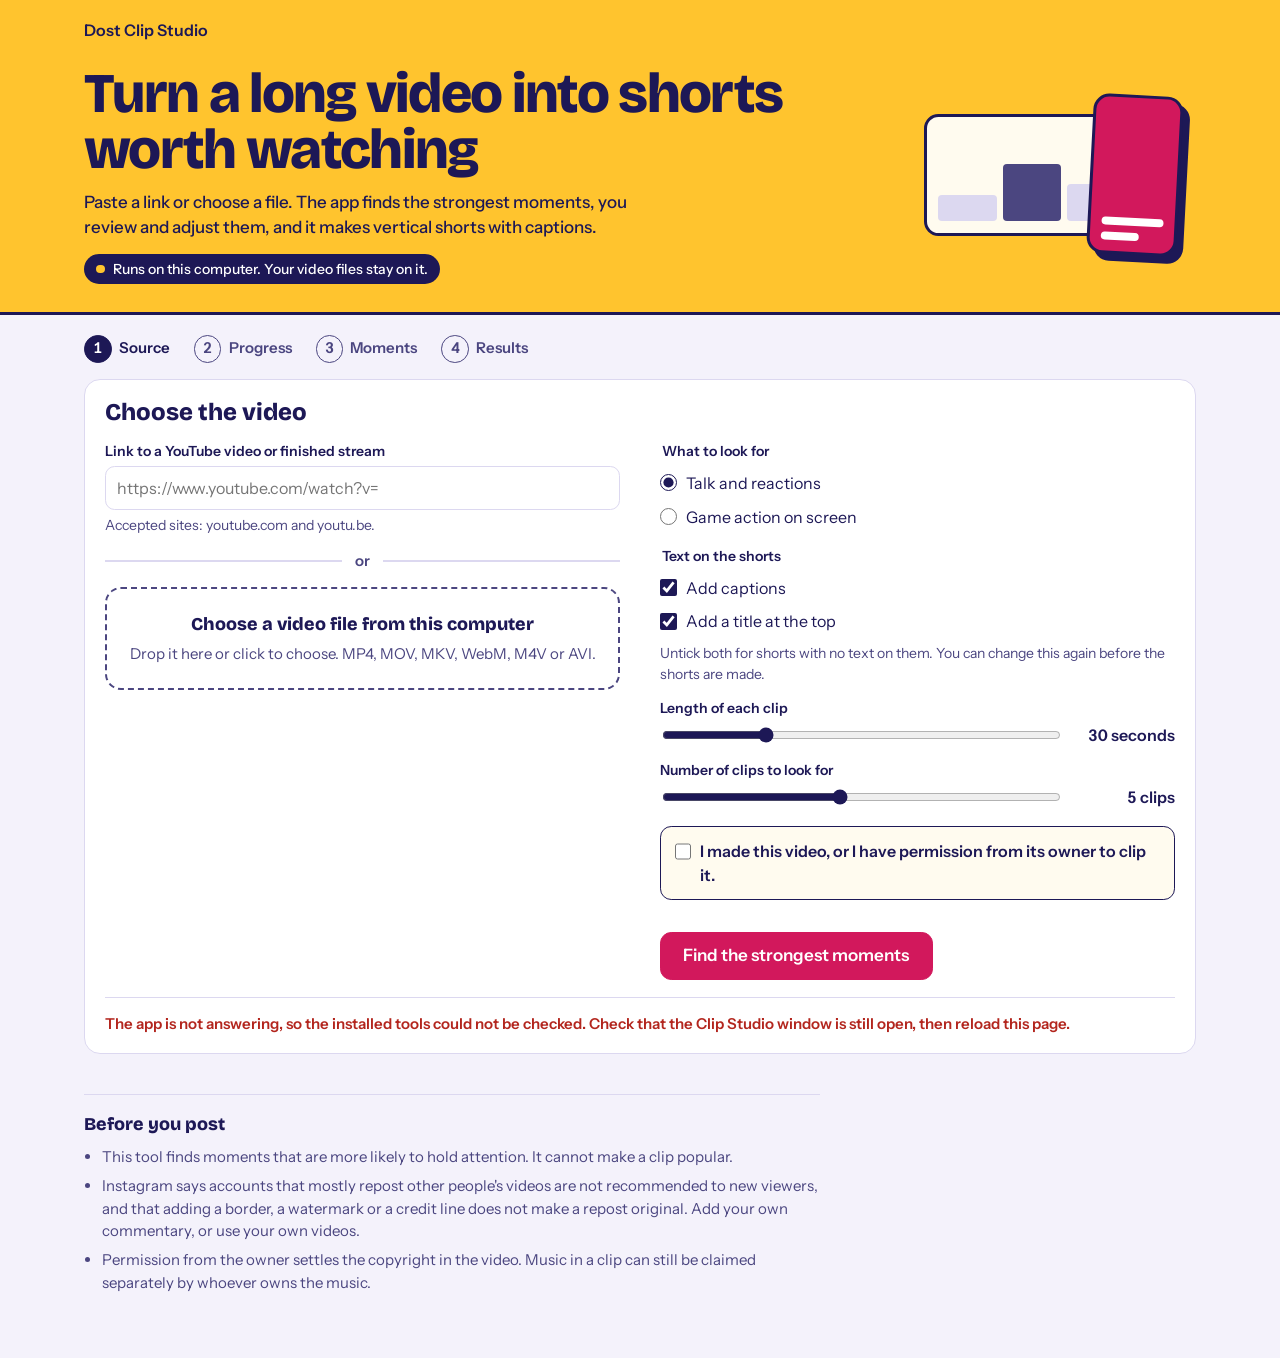
==== commit ea09d254: "feat: put the captions and title switches on the first screen" ====
--- a/public/index.html
+++ b/public/index.html
@@ -80,6 +80,12 @@
               <label class="cs-choice"><input type="radio" name="focus" value="action" aria-describedby="focus-help"><span>Game action on screen</span></label>
               <p class="k-help" id="focus-help" hidden>The app watches the picture for fast movement and does not go by what is said. For a link it first downloads a small copy of the whole video, so a long stream takes longer.</p>
             </fieldset>
+            <fieldset class="cs-plain k-field" id="pre-text">
+              <legend class="k-label">Text on the shorts</legend>
+              <label class="cs-choice" for="pre-captions"><input type="checkbox" id="pre-captions" checked><span>Add captions</span></label>
+              <label class="cs-choice" for="pre-title"><input type="checkbox" id="pre-title" checked><span>Add a title at the top</span></label>
+              <p class="k-help">Untick both for shorts with no text on them. You can change this again before the shorts are made.</p>
+            </fieldset>
             <div class="k-field">
               <label class="k-label" for="clip-length">Length of each clip</label>
               <div class="cs-range-row">
